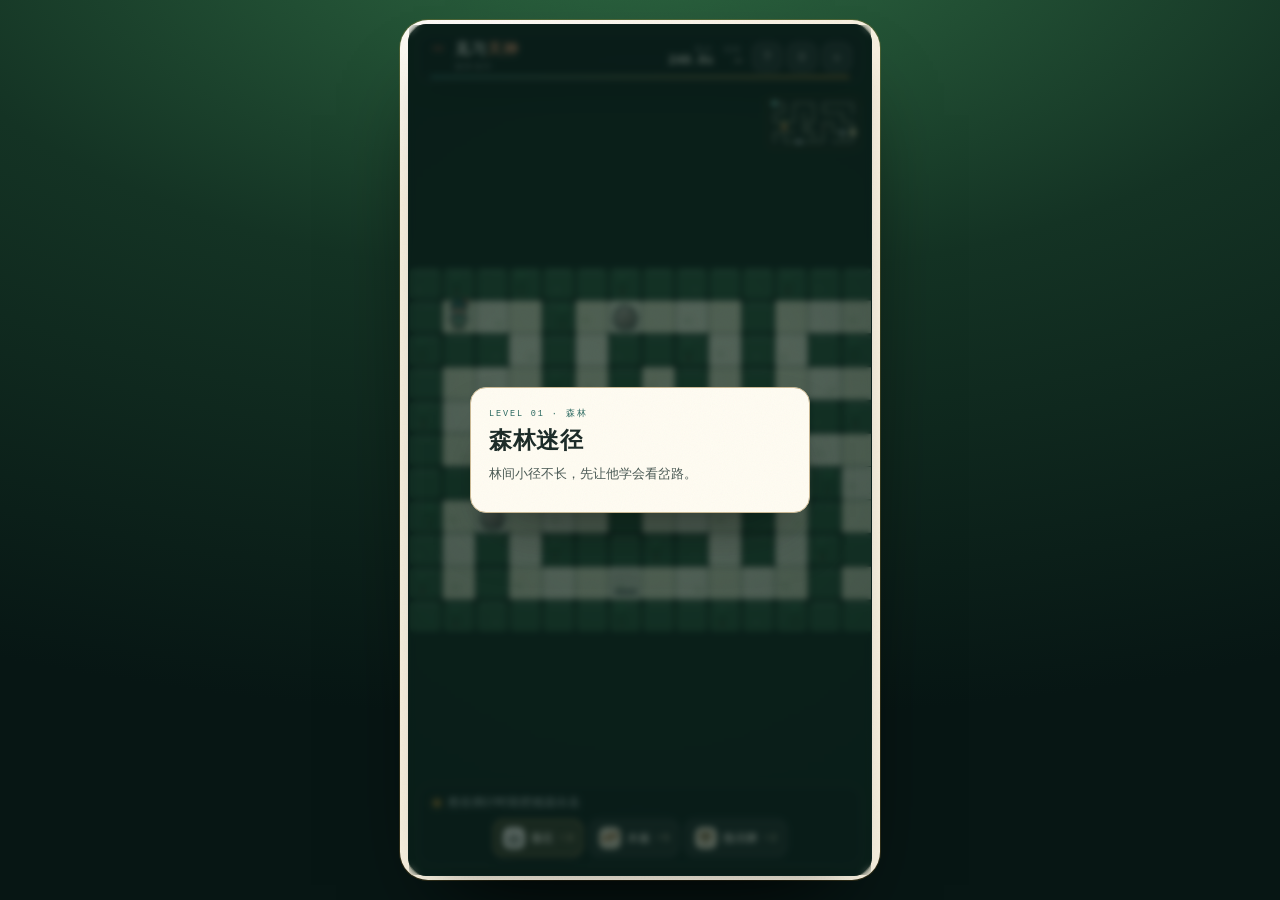
==== jianxi-tianshen/index.html @ 718f39f9 "哈" ====
<!DOCTYPE html>
<html lang="zh-CN">
<head>
<meta charset="UTF-8">
<meta name="viewport" content="width=device-width, initial-scale=1.0, viewport-fit=cover">
<meta name="theme-color" content="#10231F">
<title>见习天神</title>
<meta name="description" content="勇者只会埋头向前走。你是旁观的天神，用落石、木板、圣光改写他的路。">
<link rel="icon" href="data:image/svg+xml,%3Csvg xmlns='http://www.w3.org/2000/svg' viewBox='0 0 64 64'%3E%3Crect width='64' height='64' rx='14' fill='%232E6B63'/%3E%3Ccircle cx='32' cy='27' r='11' fill='%23F5D79B'/%3E%3Cpath d='M10 32h44' stroke='%23F5D79B' stroke-width='5' stroke-linecap='round'/%3E%3C/svg%3E">
<link rel="stylesheet" href="styles.css">
</head>
<body>
<div class="grain" aria-hidden="true"></div>

<div class="app">
  <main class="board">
    <canvas id="stage" aria-label="迷宫舞台"></canvas>
    <canvas id="minimap" aria-hidden="true"></canvas>

    <!-- 顶部状态栏：浮在游戏画面上 -->
    <div class="hud hud-top">
      <div class="brand" aria-label="见习天神">
        <span class="halo" aria-hidden="true">
          <svg viewBox="0 0 64 64"><ellipse cx="32" cy="14" rx="15" ry="5" fill="none" stroke="currentColor" stroke-width="3.4"/></svg>
        </span>
        <span class="brand-txt">
          <b>见习<em>天神</em></b>
          <i id="lvlName">第 1 关</i>
        </span>
      </div>

      <div class="reads">
        <div class="read"><span id="timeLbl">用时</span><b id="timeVal">0.0s</b></div>
        <div class="read"><span id="gapLbl">追击</span><b id="gapTxt">—</b></div>
      </div>

      <div class="acts">
        <button class="icon-btn" id="btnHelp" title="道具与地形效果" aria-label="道具与地形效果">?</button>
        <button class="icon-btn" id="btnPause" title="暂停（空格）" aria-label="暂停">Ⅱ</button>
        <button class="icon-btn" id="btnRestart" title="重开（R）" aria-label="重开本关">↻</button>
      </div>

      <div class="gaptrack" aria-hidden="true"><i id="gapFill"></i></div>
    </div>

    <button class="follow-btn" id="btnFollow" hidden>回勇者</button>

    <div class="demo-overlay" id="ov">
      <div class="panel">
        <div class="eyebrow" id="ovEyebrow">LEVEL FAILED</div>
        <h4 id="ovTitle">被抓住了</h4>
        <p id="ovDesc">他绕进了死路，又原路折返。</p>
        <div class="stats" id="ovStats"></div>
        <div class="ov-actions">
          <button class="btn" id="ovRetry">重试本关</button>
          <button class="btn ghost" id="ovNext" hidden>下一关</button>
        </div>
      </div>
    </div>

    <div class="demo-overlay" id="help">
      <div class="panel">
        <div class="eyebrow">道具 · 地形</div>
        <h4>效果一览</h4>
        <ul class="fx-list">
          <li><b>落石</b><i>封路、填坑、砸小怪</i></li>
          <li><b>木板</b><i>盖住水面、熔岩、尖刺、泥沼，也能架住深坑</i></li>
          <li><b>指示牌</b><i>立在岔口，箭头指向哪边，他就走哪边</i></li>
          <li><b>圣光</b><i>大怪物定身 3 秒</i></li>
          <li><b>炸弹</b><i>占住一格，3 秒后炸开九格内的石头与裂墙，整块石墙炸不动</i></li>
          <li><b>裂墙</b><i>带裂纹的墙，炸弹能轰塌，塌后变回地面</i></li>
        </ul>
        <h5>会让他送命</h5>
        <ul class="fx-list danger">
          <li><b>坑</b><i>踩空坠落；落石可填平，木板也能架住</i></li>
          <li><b>尖刺</b><i>踩上去才弹起</i></li>
          <li><b>泥沼</b><i>不致命，但每一步变慢</i></li>
          <li><b>小怪</b><i>撞上就被扑倒</i></li>
          <li><b>炸弹</b><i>爆炸时站在波及范围内</i></li>
          <li><b>冰面</b><i>滑行时撞进深坑、尖刺也会出事</i></li>
        </ul>
        <h5>路上会遇到</h5>
        <ul class="fx-list">
          <li><b>钥匙</b><i>捡齐所有钥匙，锁门才会打开</i></li>
          <li><b>锁门</b><i>钥匙没齐前当墙用，齐了就是门洞</i></li>
          <li><b>宝箱</b><i>他踩到就补给你道具</i></li>
          <li><b>传送门</b><i>一对相连，踏进去立刻从另一头出来</i></li>
          <li><b>冰面</b><i>踏上去停不下来，撞上墙或落石才停</i></li>
        </ul>
        <h5>两种关卡</h5>
        <ul class="fx-list">
          <li><b>倒计时</b><i>没有怪物追他，抢在时间用完前送进终点</i></li>
          <li><b>追击</b><i>大怪物沿他的脚印追，别让它贴上来</i></li>
        </ul>
        <div class="ov-actions"><button class="btn" id="helpClose">知道了</button></div>
      </div>
    </div>

    <!-- 底部工具栏：同样浮在画面上，没道具的图标直接隐藏 -->
    <div class="hud hud-bottom">
      <div class="hint" id="hint"><span class="dot"></span><span id="hintText">等待开始…</span></div>

      <div class="dirbar" id="dirBar" hidden>
        <span class="dir-lbl">牌指</span>
        <button data-dir="up" aria-label="牌指向上">↑</button>
        <button data-dir="down" aria-label="牌指向下">↓</button>
        <button data-dir="left" aria-label="牌指向左">←</button>
        <button data-dir="right" aria-label="牌指向右">→</button>
      </div>

      <footer class="dock">
        <button class="tool on" id="toolRock" data-tool="rock" title="落石：封路、填坑、砸小怪（1）">
          <span class="tool-ico"><svg width="16" height="16" viewBox="0 0 24 24" aria-hidden="true"><path d="M4 17l2-7 6-3 6 3 2 7-3 3H7z" fill="#B9B4A8" stroke="#20302D" stroke-width="1.6"/><path d="M8 11l4-2 2 2" fill="none" stroke="#E6E2D6" stroke-width="1.6" stroke-linecap="round"/></svg></span>
          <span class="tool-nm">落石</span>
          <span class="cnt" id="rockCnt">1</span>
        </button>
        <button class="tool" id="toolPlank" data-tool="plank" title="木板：铺过水面、熔岩、尖刺、泥沼与深坑（2）">
          <span class="tool-ico"><svg width="16" height="16" viewBox="0 0 24 24" aria-hidden="true"><path d="M3 13l18-6" stroke="#B57B44" stroke-width="6" stroke-linecap="round"/><path d="M6 12l14-5M8 16l13-5" stroke="#7E5129" stroke-width="1.2"/></svg></span>
          <span class="tool-nm">木板</span>
          <span class="cnt" id="plankCnt">0</span>
        </button>
        <button class="tool" id="toolLight" title="圣光：让大怪物停顿 3 秒（3）">
          <span class="tool-ico"><svg width="16" height="16" viewBox="0 0 24 24" aria-hidden="true"><circle cx="12" cy="12" r="4.2" fill="#F0C578" stroke="#7A4F08" stroke-width="1.4"/><path d="M12 2v3M12 19v3M2 12h3M19 12h3M4.9 4.9l2.1 2.1M17 17l2.1 2.1M19.1 4.9L17 7M7 17l-2.1 2.1" stroke="#7A4F08" stroke-width="1.6" stroke-linecap="round"/></svg></span>
          <span class="tool-nm">圣光</span>
          <span class="cnt" id="lightCnt">0</span>
        </button>
        <button class="tool" id="toolBomb" data-tool="bomb" title="炸弹：占住一格，3 秒后炸开九格内的石头与裂墙（4）">
          <span class="tool-ico"><svg width="16" height="16" viewBox="0 0 24 24" aria-hidden="true"><circle cx="10" cy="15" r="6.2" fill="#4A4A48" stroke="#1B1B19" stroke-width="1.6"/><path d="M14 9l3-3M17 6l2-2M19 6l1.5 1.5" stroke="#B57B44" stroke-width="1.8" stroke-linecap="round"/><circle cx="19" cy="4" r="1.5" fill="#F2793C"/></svg></span>
          <span class="tool-nm">炸弹</span>
          <span class="cnt" id="bombCnt">0</span>
        </button>
        <button class="tool" id="toolSign" data-tool="sign" title="指示牌：立在岔口，勇者会朝箭头方向走（5）">
          <span class="tool-ico"><svg width="16" height="16" viewBox="0 0 24 24" aria-hidden="true"><path d="M11 21V8" stroke="#6B4A2B" stroke-width="2.6" stroke-linecap="round"/><rect x="4" y="4" width="15" height="9.5" rx="2" fill="#C48D52" stroke="#6B4A2B" stroke-width="1.4"/><path d="M7.4 8.8h7.2m0 0l-2.2-2.2m2.2 2.2l-2.2 2.2" stroke="#2E6B63" stroke-width="1.7" fill="none" stroke-linecap="round"/></svg></span>
          <span class="tool-nm">指示牌</span>
          <span class="cnt" id="signCnt">0</span>
        </button>
      </footer>
    </div>
  </main>
</div>

<script src="js/levels.js"></script>
<script src="js/game.js"></script>
</body>
</html>
---- jianxi-tianshen/styles.css ----
:root{
  --paper:#F7F0DF;
  --paper-2:#FFFCF2;
  --paper-3:#EFE4CB;
  --ink:#1D2C29;
  --ink-2:#4C5B56;
  --muted:#8A928C;
  --line:#DED0B4;
  --line-2:#CBB994;
  --teal:#2E6B63;
  --teal-2:#3E8C82;
  --pine:#173A35;
  --pine-2:#1E4741;
  --gold:#DE9E34;
  --gold-soft:#F5E3B8;
  --coral:#E4674A;
  --danger:#C43D2B;
  --serif:"Songti SC","STSong","Noto Serif CJK SC","Source Han Serif SC",Georgia,serif;
  --sans:"PingFang SC","Hiragino Sans GB","Microsoft YaHei","Noto Sans CJK SC",sans-serif;
  --mono:"SFMono-Regular",Consolas,"Liberation Mono",Menlo,monospace;
  --safe-b:env(safe-area-inset-bottom,0px);
  --safe-t:env(safe-area-inset-top,0px);
}
*{box-sizing:border-box}
[hidden]{display:none!important}
html,body{height:100%}
body{
  margin:0;
  min-height:100dvh;
  display:grid;
  place-items:center;
  overflow:hidden;
  overscroll-behavior:none;
  color:var(--ink);
  font-family:var(--sans);
  -webkit-font-smoothing:antialiased;
  -webkit-tap-highlight-color:transparent;
  background:radial-gradient(130% 90% at 50% -10%,var(--scene-a,#235049) 0%,var(--scene-b,#122E29) 46%,#071614 100%);
  transition:background .6s ease;
}
button{font:inherit;color:inherit}
button:focus-visible,a:focus-visible{outline:2px solid var(--coral);outline-offset:3px}
.grain{
  position:fixed;inset:0;z-index:99;pointer-events:none;opacity:.045;
  background-image:url("data:image/svg+xml,%3Csvg xmlns='http://www.w3.org/2000/svg' width='180' height='180'%3E%3Cfilter id='n'%3E%3CfeTurbulence type='fractalNoise' baseFrequency='.9' numOctaves='3' stitchTiles='stitch'/%3E%3C/filter%3E%3Crect width='180' height='180' filter='url(%23n)'/%3E%3C/svg%3E");
  mix-blend-mode:multiply;
}

/* ---------------- 竖版外框 ---------------- */
.app{
  position:relative;
  width:100%;
  max-width:480px;
  height:100dvh;
  display:flex;
  flex-direction:column;
  overflow:hidden;
  background:
    radial-gradient(560px 260px at 12% 0%,rgba(255,255,255,.75),transparent 72%),
    var(--paper);
  isolation:isolate;
}
@media (min-width:620px){
  .app{
    height:min(calc(100dvh - 40px),900px);
    border-radius:28px;
    box-shadow:0 50px 90px -45px #000,0 0 0 1px rgba(222,158,52,.22);
  }
}

/* ---------------- 舞台 ---------------- */
.board{
  position:relative;
  flex:1 1 auto;
  min-height:0;
  margin:4px 8px;
  border-radius:18px;
  overflow:hidden;
  background:var(--board-bg,#10231F);
  transition:background .6s ease;
  border:1px solid #0B211D;
  box-shadow:inset 0 0 0 1px rgba(222,158,52,.16),0 18px 40px -30px rgba(0,0,0,.6);
  isolation:isolate;
}
#stage{
  display:block;width:100%;height:100%;
  touch-action:none;cursor:crosshair;
}
#minimap{
  position:absolute;top:calc(70px + var(--safe-t));right:10px;
  border-radius:6px;
  border:1px solid rgba(222,158,52,.3);
  background:var(--mini-bg,rgba(9,24,21,.72));
  pointer-events:none;
  opacity:.92;
}
.follow-btn{
  position:absolute;right:10px;bottom:calc(150px + var(--safe-b));
  padding:7px 11px;border-radius:9px;
  background:rgba(12,32,28,.9);
  border:1px solid rgba(222,158,52,.45);
  color:var(--gold-soft);
  font-size:11px;font-weight:600;letter-spacing:.04em;
  cursor:pointer;
  backdrop-filter:blur(6px);-webkit-backdrop-filter:blur(6px);
  transition:background .15s,transform .12s;
}
.follow-btn:active{transform:scale(.96);background:rgba(30,71,65,.95)}

/* ---------------- 游戏内 HUD ---------------- */
.hud{
  position:absolute;left:8px;right:8px;z-index:10;
  pointer-events:none;
  background:rgba(12,26,23,.78);
  border:1px solid rgba(255,255,255,.10);
  backdrop-filter:blur(10px);-webkit-backdrop-filter:blur(10px);
  box-shadow:0 12px 30px -18px rgba(0,0,0,.8);
}
.hud-top{
  top:calc(8px + var(--safe-t));
  display:flex;align-items:center;gap:10px;
  padding:8px 10px 10px;
  border-radius:14px;
}
.hud-top .brand{display:flex;align-items:center;gap:7px;min-width:0;color:#F6F2E6}
.halo{width:20px;height:22px;color:var(--coral);flex:0 0 auto;transform:translateY(-3px)}
.halo svg{width:100%;height:100%;display:block}
.brand-txt{min-width:0}
.brand-txt b{display:block;font-family:var(--serif);font-size:15px;line-height:1.05;letter-spacing:.06em;font-weight:700}
.brand-txt b em{font-style:normal;color:#F29A6E}
.brand-txt i{
  display:block;font-style:normal;font-family:var(--mono);font-size:8px;line-height:1.4;
  letter-spacing:.16em;color:rgba(230,242,236,.55);margin-top:3px;
  white-space:nowrap;overflow:hidden;text-overflow:ellipsis;
}
.reads{margin-left:auto;display:flex;gap:10px;pointer-events:auto}
.read{display:flex;flex-direction:column;align-items:flex-end;line-height:1.15}
.read span{font-family:var(--mono);font-size:7.5px;letter-spacing:.16em;color:rgba(230,242,236,.5)}
.read b{font-family:var(--mono);font-size:12.5px;font-weight:600;color:#F7F2E4;font-variant-numeric:tabular-nums}
.read b.warn{color:#FFA184}
.acts{display:flex;gap:5px;flex:0 0 auto;pointer-events:auto}
.icon-btn{
  width:30px;height:30px;border-radius:9px;
  border:1px solid rgba(255,255,255,.16);
  background:rgba(255,255,255,.10);color:#F3EEE0;font-size:12px;line-height:1;
  display:grid;place-items:center;cursor:pointer;
  transition:background .15s,border-color .15s,transform .12s;
}
.icon-btn:active{transform:scale(.94);background:rgba(255,255,255,.20)}

/* ---------------- 追击条 ---------------- */
.gaptrack{
  position:absolute;left:12px;right:12px;bottom:4px;height:2px;
  border-radius:2px;background:rgba(255,255,255,.10);overflow:hidden;
}
.gaptrack i{display:block;height:100%;width:0;border-radius:0 2px 2px 0;transition:width .25s ease}
#gapFill{background:linear-gradient(90deg,var(--teal-2),var(--gold))}
#gapFill.warn{background:linear-gradient(90deg,var(--gold),#EFA44C)}
#gapFill.danger{background:linear-gradient(90deg,#D9633F,var(--danger))}

/* ---------------- 底部 HUD ---------------- */
.hud-bottom{
  bottom:calc(8px + var(--safe-b));
  padding:4px 8px 8px;
  border-radius:16px;
  pointer-events:auto;
}
.hint{
  display:flex;align-items:center;gap:8px;
  padding:5px 8px 8px;
  color:#E4EFEA;font-size:11.5px;line-height:1.45;
  pointer-events:none;
  transition:color .2s;
}
.hint .dot{
  width:6px;height:6px;border-radius:50%;background:var(--gold);flex:0 0 auto;
  box-shadow:0 0 0 4px rgba(222,158,52,.16);
  transition:background .2s;
}
.hint.err{color:#FFD9CC}
.hint.err .dot{background:#F4A089;box-shadow:0 0 0 4px rgba(244,160,137,.18)}

/* ---------------- 结算 / 暂停 ---------------- */
.demo-overlay{
  position:absolute;inset:0;z-index:30;display:none;place-items:center;padding:20px;
  background:rgba(10,30,27,.68);
  backdrop-filter:blur(3px);-webkit-backdrop-filter:blur(3px);
}
.demo-overlay.show{display:grid;animation:fade .2s ease both}
@keyframes fade{from{opacity:0}to{opacity:1}}
.demo-overlay .panel{
  width:min(340px,100%);
  max-height:calc(100% - 20px);
  overflow-y:auto;
  background:var(--paper-2);
  border:1px solid var(--line-2);
  border-radius:16px;
  padding:20px 18px 16px;
  box-shadow:0 30px 60px -26px rgba(0,0,0,.55);
  animation:rise .24s cubic-bezier(.2,.8,.2,1) both;
}
@keyframes rise{from{opacity:0;transform:translateY(10px) scale(.985)}to{opacity:1;transform:none}}
.demo-overlay .eyebrow{font-family:var(--mono);font-size:8.5px;letter-spacing:.22em;color:var(--teal);margin-bottom:6px}
.demo-overlay h4{font-family:var(--serif);font-size:23px;line-height:1.3;margin:0 0 7px;letter-spacing:.03em}
.demo-overlay p{margin:0 0 12px;font-size:13px;line-height:1.65;color:var(--ink-2)}
.demo-overlay .stats{
  display:flex;flex-wrap:wrap;gap:6px 16px;margin:0 0 14px;padding:9px 0;
  border-top:1px solid var(--line);border-bottom:1px solid var(--line);
  font-family:var(--mono);font-size:10.5px;color:var(--ink-2);
}
.demo-overlay .stats b{font-size:12px;color:var(--ink)}
.demo-overlay .stats:empty{display:none}
.demo-overlay h5{margin:0 0 8px;font-size:10.5px;letter-spacing:.14em;color:var(--muted);font-weight:600}
.fx-list{list-style:none;margin:0 0 16px;padding:0;display:grid;gap:7px}
.fx-list li{display:flex;gap:10px;align-items:baseline;font-size:12.5px;line-height:1.5}
.fx-list b{flex:0 0 42px;color:var(--ink);font-weight:700}
.fx-list i{font-style:normal;color:var(--ink-2)}
.fx-list.danger b{color:var(--danger)}
.ov-actions{display:grid;gap:8px}
.btn{
  min-height:46px;padding:11px 18px;
  border:1px solid var(--pine);background:var(--pine);color:var(--paper-2);
  border-radius:11px;font-size:13.5px;font-weight:600;cursor:pointer;
  transition:background .15s,transform .12s;
}
.btn:active{transform:scale(.985);background:var(--teal)}
.btn.ghost{background:transparent;color:var(--ink);border-color:var(--line-2)}
.btn.ghost:active{background:var(--paper);color:var(--ink)}

/* ---------------- 游戏内工具栏 ---------------- */
.dock{
  display:flex;flex-wrap:wrap;justify-content:center;gap:6px;
  padding:0 0 1px;
}
.tool{
  display:flex;align-items:center;gap:6px;
  min-height:38px;padding:5px 9px;
  border:1px solid rgba(255,255,255,.15);border-radius:11px;
  background:rgba(255,255,255,.08);color:#EFEADB;
  cursor:pointer;
  transition:background .15s,border-color .15s,color .15s,transform .12s;
}
.tool:active{transform:scale(.965)}
.tool .tool-ico{
  width:22px;height:22px;border-radius:7px;background:var(--paper-3);
  display:grid;place-items:center;transition:background .15s;flex:0 0 auto;
}
.tool .tool-nm{font-size:11px;font-weight:600;letter-spacing:.03em}
.tool .cnt{font-family:var(--mono);font-size:10.5px;line-height:1;color:var(--gold-soft);font-variant-numeric:tabular-nums}
.tool .cnt::before{content:'×';margin-right:1px;color:rgba(245,227,184,.66)}
.tool.on{
  background:rgba(240,197,120,.20);border-color:rgba(240,197,120,.62);color:#FFF9E9;
  box-shadow:0 8px 18px -12px rgba(0,0,0,.9);
}
.tool.on .tool-ico{background:var(--paper-2)}
.tool.on .cnt{color:#FFE6AE}

/* ---------------- 指示牌方向条 ---------------- */
.dirbar{
  display:flex;align-items:center;justify-content:center;gap:6px;
  padding:0 0 7px;
}
.dir-lbl{font-size:10.5px;font-weight:600;letter-spacing:.14em;color:rgba(230,242,236,.6)}
.dirbar button{
  width:36px;height:28px;
  border:1px solid rgba(255,255,255,.16);border-radius:9px;
  background:rgba(255,255,255,.09);color:#F1ECDD;
  font-size:14px;font-weight:700;line-height:1;
  cursor:pointer;transition:background .15s,border-color .15s,color .15s,transform .12s;
}
.dirbar button:active{transform:scale(.96)}
.dirbar button.on{background:rgba(240,197,120,.85);border-color:rgba(240,197,120,.9);color:#2A2418}

/* ---------------- 小屏 / 横屏微调 ---------------- */
@media (max-width:379px){
  .hud-top{gap:7px;padding:7px 8px 9px}
  .brand-txt b{font-size:14px}
  .reads{gap:7px}
  .icon-btn{width:28px;height:28px;border-radius:8px}
  .tool{padding:5px 7px;gap:5px}
  .tool .tool-nm{font-size:10px;letter-spacing:0}
  .dirbar button{width:33px}
}
@media (max-height:640px){
  .hud-top{padding:6px 8px 8px}
  .brand-txt b{font-size:14px}
  .tool{min-height:34px;padding:4px 7px}
  .tool .tool-ico{width:20px;height:20px}
  .hint{font-size:10.5px;padding:3px 8px 6px}
}
@media (max-height:520px){
  .brand-txt i{display:none}
}
@media (prefers-reduced-motion:reduce){
  *,*:before,*:after{animation-duration:.001ms!important;animation-iteration-count:1!important;transition-duration:.001ms!important}
}
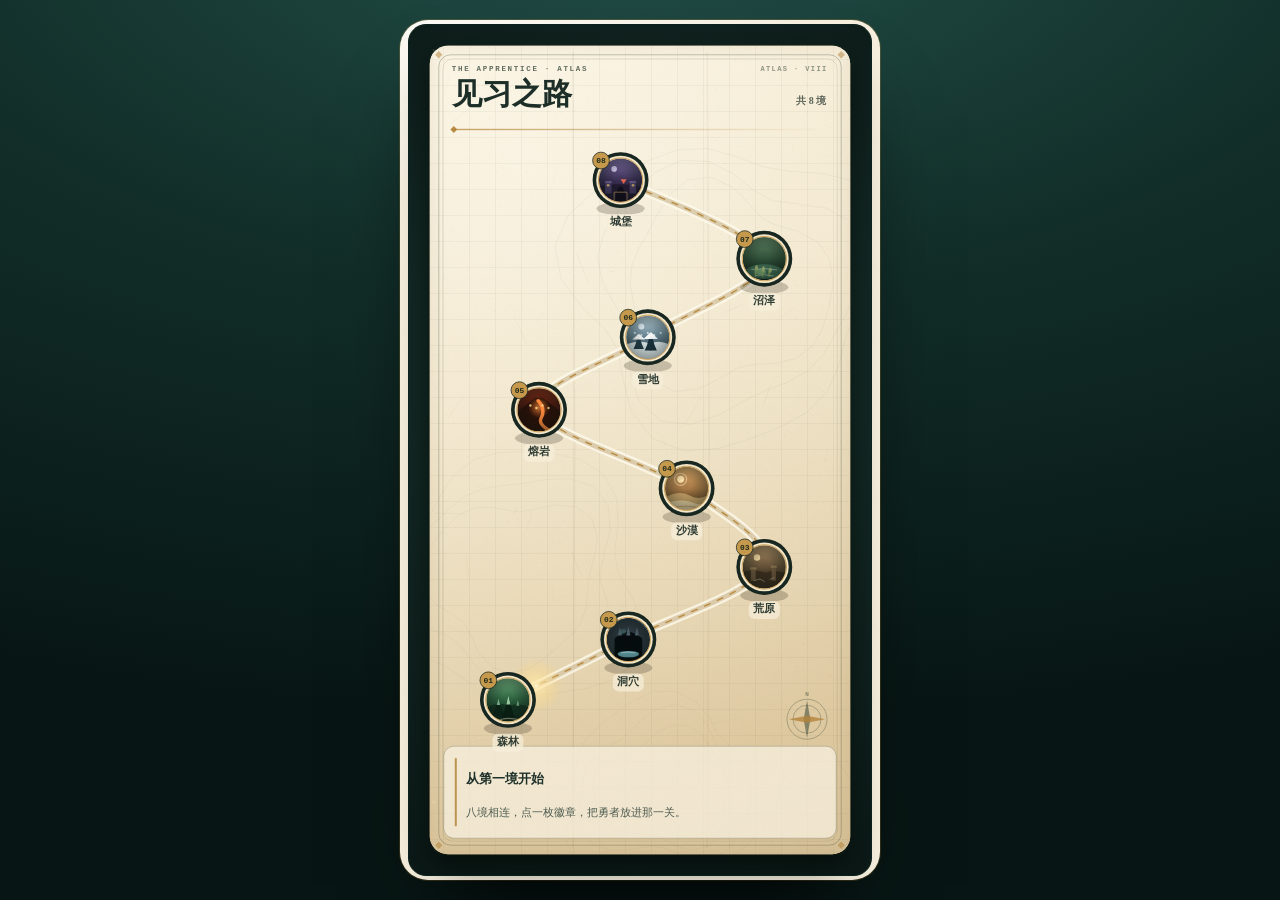
==== commit d743ac66: "优化体验" ====
--- a/jianxi-tianshen/index.html
+++ b/jianxi-tianshen/index.html
@@ -35,6 +35,9 @@
       </div>
 
       <div class="acts">
+        <button class="icon-btn" id="btnMap" title="关卡地图（M）" aria-label="关卡地图">
+          <svg width="14" height="14" viewBox="0 0 24 24" aria-hidden="true"><path d="M3 6l6-2 6 2 6-2v14l-6 2-6-2-6 2z" fill="none" stroke="currentColor" stroke-width="1.8" stroke-linejoin="round"/><path d="M9 4v14M15 6v14" stroke="currentColor" stroke-width="1.4" opacity=".6"/></svg>
+        </button>
         <button class="icon-btn" id="btnHelp" title="道具与地形效果" aria-label="道具与地形效果">?</button>
         <button class="icon-btn" id="btnPause" title="暂停（空格）" aria-label="暂停">Ⅱ</button>
         <button class="icon-btn" id="btnRestart" title="重开（R）" aria-label="重开本关">↻</button>
@@ -54,6 +57,7 @@
         <div class="ov-actions">
           <button class="btn" id="ovRetry">重试本关</button>
           <button class="btn ghost" id="ovNext" hidden>下一关</button>
+          <button class="btn ghost" id="ovMap" hidden>返回关卡地图</button>
         </div>
       </div>
     </div>
@@ -65,7 +69,7 @@
         <ul class="fx-list">
           <li><b>落石</b><i>封路、填坑、砸小怪</i></li>
           <li><b>木板</b><i>盖住水面、熔岩、尖刺、泥沼，也能架住深坑</i></li>
-          <li><b>指示牌</b><i>立在岔口，箭头指向哪边，他就走哪边</i></li>
+          <li><b>指示牌</b><i>立在岔口，箭头指向哪边，他就走哪边；走到牌下不再犹豫</i></li>
           <li><b>圣光</b><i>大怪物定身 3 秒</i></li>
           <li><b>炸弹</b><i>占住一格，3 秒后炸开九格内的石头与裂墙，整块石墙炸不动</i></li>
           <li><b>裂墙</b><i>带裂纹的墙，炸弹能轰塌，塌后变回地面</i></li>
@@ -84,6 +88,7 @@
           <li><b>钥匙</b><i>捡齐所有钥匙，锁门才会打开</i></li>
           <li><b>锁门</b><i>钥匙没齐前当墙用，齐了就是门洞</i></li>
           <li><b>宝箱</b><i>他踩到就补给你道具</i></li>
+          <li><b>地图</b><i>捡到后右下角才会亮起小地图</i></li>
           <li><b>传送门</b><i>一对相连，踏进去立刻从另一头出来</i></li>
           <li><b>冰面</b><i>踏上去停不下来，撞上墙或落石才停</i></li>
         </ul>
@@ -111,27 +116,22 @@
       <footer class="dock">
         <button class="tool on" id="toolRock" data-tool="rock" title="落石：封路、填坑、砸小怪（1）">
           <span class="tool-ico"><svg width="16" height="16" viewBox="0 0 24 24" aria-hidden="true"><path d="M4 17l2-7 6-3 6 3 2 7-3 3H7z" fill="#B9B4A8" stroke="#20302D" stroke-width="1.6"/><path d="M8 11l4-2 2 2" fill="none" stroke="#E6E2D6" stroke-width="1.6" stroke-linecap="round"/></svg></span>
-          <span class="tool-nm">落石</span>
           <span class="cnt" id="rockCnt">1</span>
         </button>
         <button class="tool" id="toolPlank" data-tool="plank" title="木板：铺过水面、熔岩、尖刺、泥沼与深坑（2）">
           <span class="tool-ico"><svg width="16" height="16" viewBox="0 0 24 24" aria-hidden="true"><path d="M3 13l18-6" stroke="#B57B44" stroke-width="6" stroke-linecap="round"/><path d="M6 12l14-5M8 16l13-5" stroke="#7E5129" stroke-width="1.2"/></svg></span>
-          <span class="tool-nm">木板</span>
           <span class="cnt" id="plankCnt">0</span>
         </button>
         <button class="tool" id="toolLight" title="圣光：让大怪物停顿 3 秒（3）">
           <span class="tool-ico"><svg width="16" height="16" viewBox="0 0 24 24" aria-hidden="true"><circle cx="12" cy="12" r="4.2" fill="#F0C578" stroke="#7A4F08" stroke-width="1.4"/><path d="M12 2v3M12 19v3M2 12h3M19 12h3M4.9 4.9l2.1 2.1M17 17l2.1 2.1M19.1 4.9L17 7M7 17l-2.1 2.1" stroke="#7A4F08" stroke-width="1.6" stroke-linecap="round"/></svg></span>
-          <span class="tool-nm">圣光</span>
           <span class="cnt" id="lightCnt">0</span>
         </button>
         <button class="tool" id="toolBomb" data-tool="bomb" title="炸弹：占住一格，3 秒后炸开九格内的石头与裂墙（4）">
           <span class="tool-ico"><svg width="16" height="16" viewBox="0 0 24 24" aria-hidden="true"><circle cx="10" cy="15" r="6.2" fill="#4A4A48" stroke="#1B1B19" stroke-width="1.6"/><path d="M14 9l3-3M17 6l2-2M19 6l1.5 1.5" stroke="#B57B44" stroke-width="1.8" stroke-linecap="round"/><circle cx="19" cy="4" r="1.5" fill="#F2793C"/></svg></span>
-          <span class="tool-nm">炸弹</span>
           <span class="cnt" id="bombCnt">0</span>
         </button>
         <button class="tool" id="toolSign" data-tool="sign" title="指示牌：立在岔口，勇者会朝箭头方向走（5）">
           <span class="tool-ico"><svg width="16" height="16" viewBox="0 0 24 24" aria-hidden="true"><path d="M11 21V8" stroke="#6B4A2B" stroke-width="2.6" stroke-linecap="round"/><rect x="4" y="4" width="15" height="9.5" rx="2" fill="#C48D52" stroke="#6B4A2B" stroke-width="1.4"/><path d="M7.4 8.8h7.2m0 0l-2.2-2.2m2.2 2.2l-2.2 2.2" stroke="#2E6B63" stroke-width="1.7" fill="none" stroke-linecap="round"/></svg></span>
-          <span class="tool-nm">指示牌</span>
           <span class="cnt" id="signCnt">0</span>
         </button>
       </footer>
--- a/jianxi-tianshen/styles.css
+++ b/jianxi-tianshen/styles.css
@@ -86,14 +86,25 @@
   display:block;width:100%;height:100%;
   touch-action:none;cursor:crosshair;
 }
+/* 开局先落在地图上：游戏内的浮层全部收起，画面交给总图。 */
+.board.atlas .hud,
+.board.atlas .follow-btn,
+.board.atlas #minimap{
+  visibility:hidden;
+  opacity:0;
+  pointer-events:none;
+}
+.board.atlas #stage{cursor:default}
 #minimap{
-  position:absolute;top:calc(70px + var(--safe-t));right:10px;
+  position:absolute;bottom:calc(10px + var(--safe-b));right:10px;
   border-radius:6px;
   border:1px solid rgba(222,158,52,.3);
   background:var(--mini-bg,rgba(9,24,21,.72));
   pointer-events:none;
   opacity:.92;
-}
+  animation:mapIn .3s ease both;
+}
+@keyframes mapIn{from{opacity:0;transform:translateY(6px) scale(.96)}to{opacity:.92;transform:none}}
 .follow-btn{
   position:absolute;right:10px;bottom:calc(150px + var(--safe-b));
   padding:7px 11px;border-radius:9px;
@@ -158,26 +169,34 @@
 #gapFill.warn{background:linear-gradient(90deg,var(--gold),#EFA44C)}
 #gapFill.danger{background:linear-gradient(90deg,#D9633F,var(--danger))}
 
-/* ---------------- 底部 HUD ---------------- */
+/* ---------------- 底部 HUD：纯透明，只留图标与数量 ---------------- */
 .hud-bottom{
-  bottom:calc(8px + var(--safe-b));
-  padding:4px 8px 8px;
-  border-radius:16px;
+  bottom:calc(10px + var(--safe-b));
+  padding:0;
   pointer-events:auto;
+  background:none;
+  border:none;
+  box-shadow:none;
+  backdrop-filter:none;
+  -webkit-backdrop-filter:none;
 }
 .hint{
-  display:flex;align-items:center;gap:8px;
-  padding:5px 8px 8px;
-  color:#E4EFEA;font-size:11.5px;line-height:1.45;
+  position:absolute;left:0;right:0;bottom:calc(100% + 8px);
+  display:flex;align-items:center;justify-content:center;gap:7px;
+  padding:0;
+  color:#EAF3EE;font-size:11.5px;line-height:1.4;text-align:center;
+  text-shadow:0 1px 6px rgba(0,0,0,.85),0 0 20px rgba(0,0,0,.55);
+  opacity:0;transform:translateY(5px);
+  transition:opacity .25s ease,transform .25s ease;
   pointer-events:none;
-  transition:color .2s;
-}
+}
+.hint.show{opacity:1;transform:none}
 .hint .dot{
   width:6px;height:6px;border-radius:50%;background:var(--gold);flex:0 0 auto;
   box-shadow:0 0 0 4px rgba(222,158,52,.16);
   transition:background .2s;
 }
-.hint.err{color:#FFD9CC}
+.hint.err{color:#FFD0C0}
 .hint.err .dot{background:#F4A089;box-shadow:0 0 0 4px rgba(244,160,137,.18)}
 
 /* ---------------- 结算 / 暂停 ---------------- */
@@ -227,49 +246,55 @@
 .btn.ghost{background:transparent;color:var(--ink);border-color:var(--line-2)}
 .btn.ghost:active{background:var(--paper);color:var(--ink)}
 
-/* ---------------- 游戏内工具栏 ---------------- */
+/* ---------------- 游戏内工具栏：透明、图标 + 数量 ---------------- */
 .dock{
-  display:flex;flex-wrap:wrap;justify-content:center;gap:6px;
-  padding:0 0 1px;
+  display:flex;flex-wrap:wrap;justify-content:center;gap:13px;
+  padding:0 6px 2px;
 }
 .tool{
-  display:flex;align-items:center;gap:6px;
-  min-height:38px;padding:5px 9px;
-  border:1px solid rgba(255,255,255,.15);border-radius:11px;
-  background:rgba(255,255,255,.08);color:#EFEADB;
-  cursor:pointer;
-  transition:background .15s,border-color .15s,color .15s,transform .12s;
-}
-.tool:active{transform:scale(.965)}
+  display:flex;flex-direction:column;align-items:center;gap:3px;
+  padding:0;border:none;background:none;color:#F5E3B8;
+  cursor:pointer;transition:transform .12s;
+  -webkit-tap-highlight-color:transparent;
+}
+.tool:active{transform:scale(.93)}
 .tool .tool-ico{
-  width:22px;height:22px;border-radius:7px;background:var(--paper-3);
-  display:grid;place-items:center;transition:background .15s;flex:0 0 auto;
-}
-.tool .tool-nm{font-size:11px;font-weight:600;letter-spacing:.03em}
-.tool .cnt{font-family:var(--mono);font-size:10.5px;line-height:1;color:var(--gold-soft);font-variant-numeric:tabular-nums}
-.tool .cnt::before{content:'×';margin-right:1px;color:rgba(245,227,184,.66)}
-.tool.on{
-  background:rgba(240,197,120,.20);border-color:rgba(240,197,120,.62);color:#FFF9E9;
-  box-shadow:0 8px 18px -12px rgba(0,0,0,.9);
-}
-.tool.on .tool-ico{background:var(--paper-2)}
-.tool.on .cnt{color:#FFE6AE}
+  width:34px;height:34px;border-radius:11px;
+  background:rgba(247,240,223,.94);
+  border:1px solid rgba(0,0,0,.20);
+  display:grid;place-items:center;flex:0 0 auto;
+  box-shadow:0 3px 10px rgba(0,0,0,.45);
+  transition:background .15s,box-shadow .15s,transform .15s;
+}
+.tool .cnt{
+  font-family:var(--mono);font-size:11px;line-height:1;color:#F7E9C8;
+  font-variant-numeric:tabular-nums;
+  text-shadow:0 1px 4px rgba(0,0,0,.9);
+}
+.tool .cnt::before{content:'×';margin-right:1px;color:rgba(247,233,200,.7)}
+.tool.on .tool-ico{
+  background:var(--paper-2);
+  box-shadow:0 0 0 2px rgba(240,197,120,.95),0 5px 14px rgba(0,0,0,.5);
+  transform:translateY(-2px);
+}
+.tool.on .cnt{color:#FFE7B0}
 
 /* ---------------- 指示牌方向条 ---------------- */
 .dirbar{
   display:flex;align-items:center;justify-content:center;gap:6px;
-  padding:0 0 7px;
-}
-.dir-lbl{font-size:10.5px;font-weight:600;letter-spacing:.14em;color:rgba(230,242,236,.6)}
+  padding:0 0 8px;
+}
+.dir-lbl{font-size:10.5px;font-weight:600;letter-spacing:.14em;color:rgba(230,242,236,.7);text-shadow:0 1px 4px rgba(0,0,0,.8)}
 .dirbar button{
   width:36px;height:28px;
-  border:1px solid rgba(255,255,255,.16);border-radius:9px;
-  background:rgba(255,255,255,.09);color:#F1ECDD;
+  border:1px solid rgba(255,255,255,.24);border-radius:9px;
+  background:rgba(12,26,23,.78);color:#F5EFDF;
+  box-shadow:0 3px 10px rgba(0,0,0,.4);
   font-size:14px;font-weight:700;line-height:1;
   cursor:pointer;transition:background .15s,border-color .15s,color .15s,transform .12s;
 }
 .dirbar button:active{transform:scale(.96)}
-.dirbar button.on{background:rgba(240,197,120,.85);border-color:rgba(240,197,120,.9);color:#2A2418}
+.dirbar button.on{background:rgba(240,197,120,.88);border-color:rgba(240,197,120,.95);color:#2A2418}
 
 /* ---------------- 小屏 / 横屏微调 ---------------- */
 @media (max-width:379px){
@@ -277,16 +302,15 @@
   .brand-txt b{font-size:14px}
   .reads{gap:7px}
   .icon-btn{width:28px;height:28px;border-radius:8px}
-  .tool{padding:5px 7px;gap:5px}
-  .tool .tool-nm{font-size:10px;letter-spacing:0}
+  .dock{gap:10px}
+  .tool .tool-ico{width:32px;height:32px}
   .dirbar button{width:33px}
 }
 @media (max-height:640px){
   .hud-top{padding:6px 8px 8px}
   .brand-txt b{font-size:14px}
-  .tool{min-height:34px;padding:4px 7px}
-  .tool .tool-ico{width:20px;height:20px}
-  .hint{font-size:10.5px;padding:3px 8px 6px}
+  .tool .tool-ico{width:30px;height:30px}
+  .hint{font-size:10.5px}
 }
 @media (max-height:520px){
   .brand-txt i{display:none}
